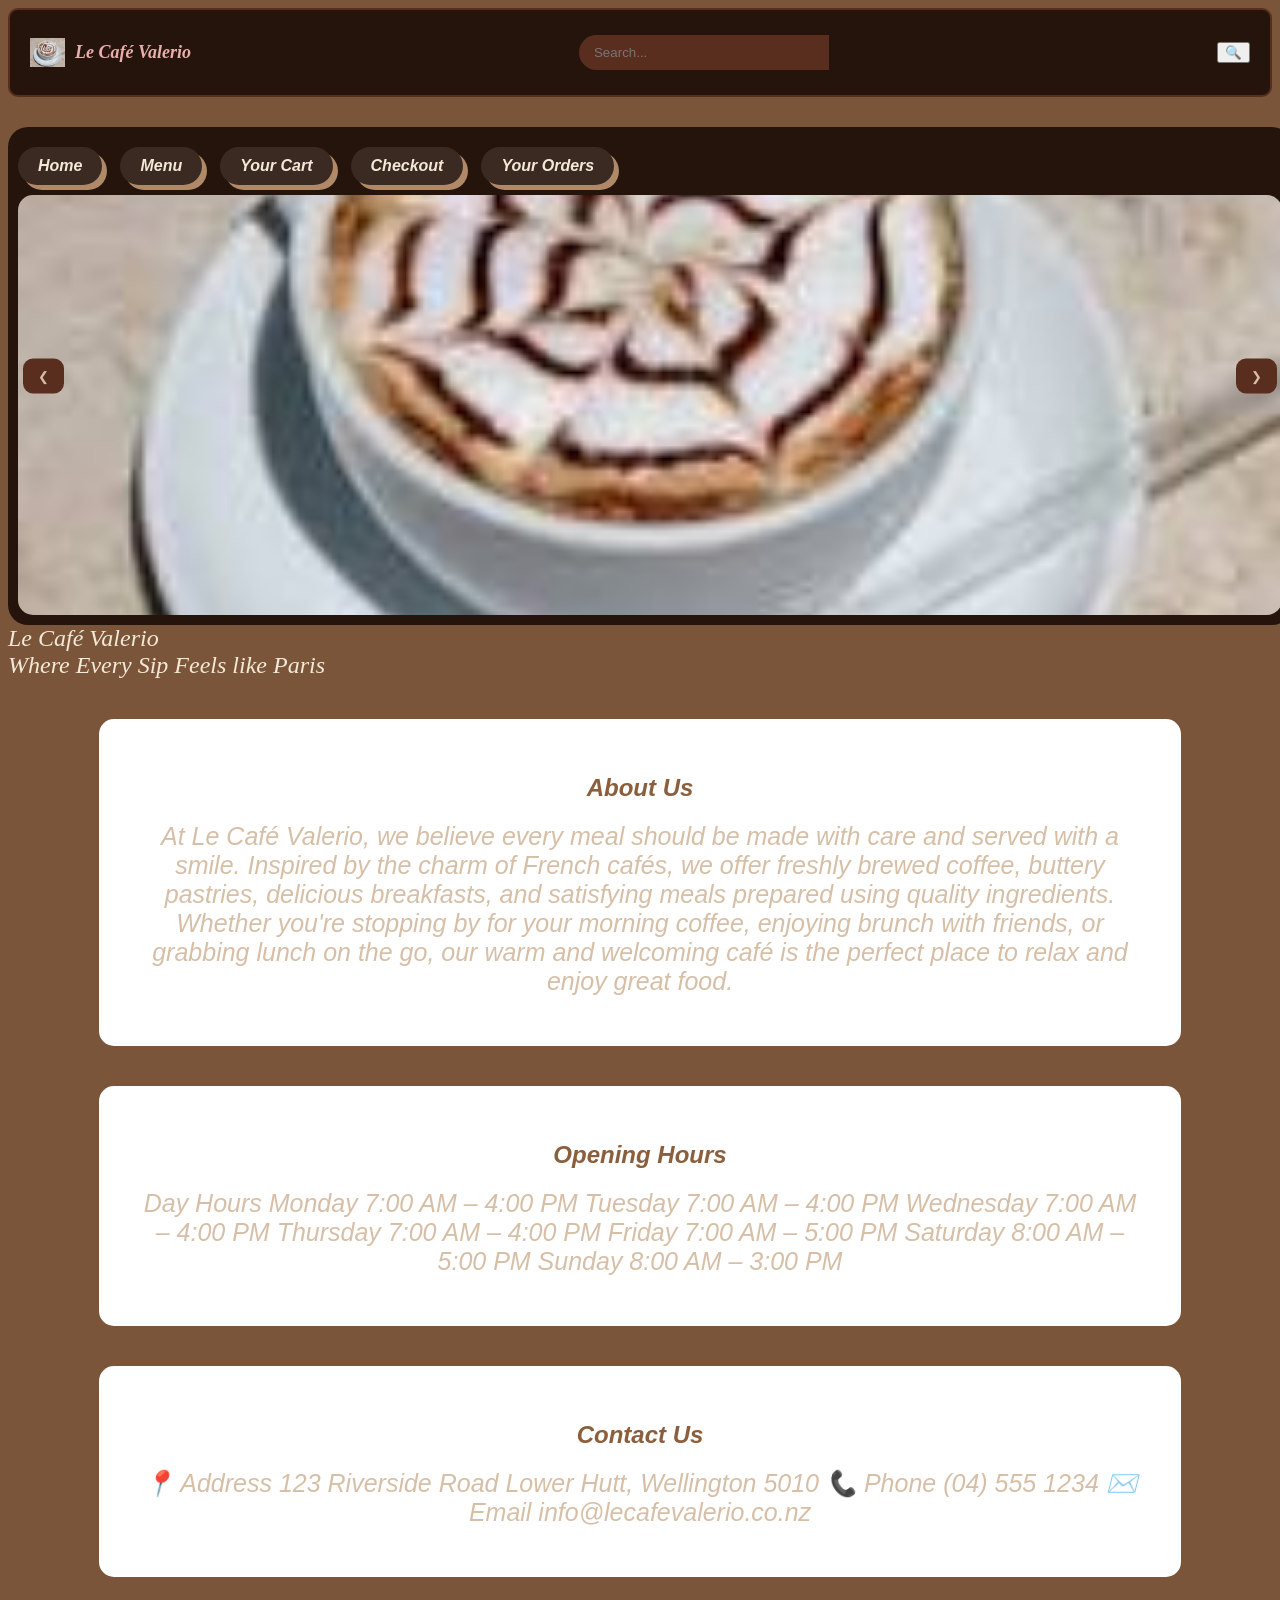
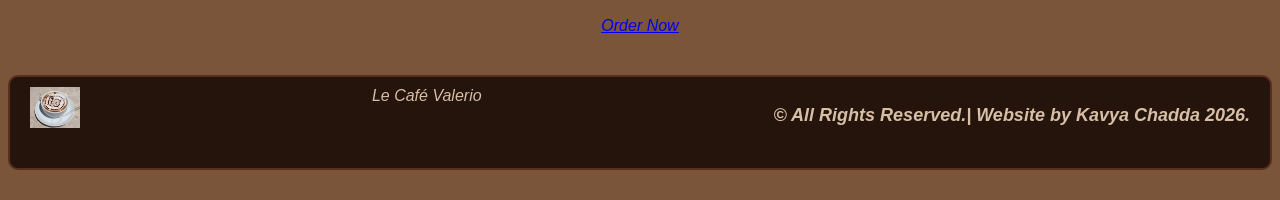
==== index.html @ bdcc2127 "Jul 25, 2026, 7:57 AM" ====
<!DOCTYPE html>
<html>
<head>
<title>Le Café Valerio</title>
<link rel="stylesheet" href="style.css">
<link rel="icon" type="image/x-icon" href="cappuccino.jpg">
</head>


<body>
<header class="top-bar">

<div class="logo">
<img src="cappuccino.jpg" alt="Logo">
<span>Le Café Valerio</span>
</div>
<input type="text" placeholder="Search..." class="search-bar" id="searchBar">
<button class="search-button" onclick="searchMenu()">🔍</button>

</header>


<div class="hero-slider">
<nav>
  <a href="index.html">Home</a>
  <a href="menu.html">Menu</a>
  <a href="cart.html">Your Cart</a>
  <a href="checkout.html">Checkout</a>
  <a href="order.html">Your Orders</a>
</nav>

  <img class="hero-slide" src="cappuccino.jpg">
  <img class="hero-slide" src="cappucino 2.jpg">
  <img class="hero-slide" src="cappucino 3.jpg">

  <button class="prev" onclick="changeSlide(-1)">&#10094;</button>
  <button class="next" onclick="changeSlide(1)">&#10095;</button>
</div>

<body>
  <header>Le Café Valerio</header>
  <header>Where Every Sip Feels like Paris</header>

<main>
<section class="about">
  <h2>About Us</h2>

  <p>At Le Café Valerio, we believe every meal should be made with care and served with a smile. Inspired by the charm of French cafés, we offer freshly brewed coffee, buttery pastries, delicious breakfasts, and satisfying meals prepared using quality ingredients. Whether you're stopping by for your morning coffee, enjoying brunch with friends, or grabbing lunch on the go, our warm and welcoming café is the perfect place to relax and enjoy great food.</p>
  
</section>

<section class="hours">
  <h2>Opening Hours</h2>

  <p>Day	Hours
Monday	7:00 AM – 4:00 PM
Tuesday	7:00 AM – 4:00 PM
Wednesday	7:00 AM – 4:00 PM
Thursday	7:00 AM – 4:00 PM
Friday	7:00 AM – 5:00 PM
Saturday	8:00 AM – 5:00 PM
Sunday	8:00 AM – 3:00 PM</p>

</section>

<section class="contact">

  <h2>Contact Us</h2>

  <p>📍 Address
123 Riverside Road
Lower Hutt, Wellington 5010

📞 Phone
(04) 555 1234

✉️ Email
info@lecafevalerio.co.nz</p>

</section>
</main>

<div class="order-container" >
<a href="menu.html">Order Now</a></div>
</body>


<footer>
<img src="cappuccino.jpg" alt="Logo">
<span>Le Café Valerio</span>
<p>© All Rights Reserved.| Website by Kavya Chadda 2026.</p></footer>

<script src="script.js">
</script>
</body>
</html>
---- style.css ----
/*CSS file for styling the website*/
/* Website Styling */

/*Layout*/
.page {
  display: grid;
  grid-template-rows: auto 1fr auto;
  min-height: 100vh;
}

/*Top Bar*/
.top-bar {
  display: flex;
  justify-content: space-between;
  align-items: center;
  background-color: #25140B;
  padding: 10px 20px;
  margin-bottom:30px;
  border: 2px solid #5A2E1F;
  border-radius: 10px 10px;
}

/* logo section */
.logo {
  display: flex;
  align-items: center;
  gap: 10px;
  color: #E9AFAD;
  font-weight: bold;
  font-size: 18px;
}

.logo img {
  width: 35px;
}

/*Search Bar*/
.search-bar {
  display: flex;
  justify-content: center;
  margin: 15px 0;
  padding: 10px 15px;
  border-radius: 25px 0 0 25px;
  border: none;
  outline: none;
  width: 220px;
  background-color: #5A2E1F;
  color: #E9AFAD;
}


.search-bar input::placeholder {
  color: #E9AFAD;
  opacity: 0.7;
}

.search-bar button {
  display: block;
  padding: 10px 15px;
  border: none;
  background-color: #FFB6C1;
  border-radius: 0 25px 25px 0;
  cursor: pointer;
  transition: 0.3s;
}

.search-bar button:hover {
  background-color: #ffc6d0;
}



/*Navigation Styling*/

nav {
  margin-bottom: 10px;
  margin-top: 10px;
  display: inline-flex;
  align-items: center;
  gap: 8px;
  scroll-padding-top: 60px;
}


nav a {
  background-color:#3B2A22;
  color: #f3e9d7; 
  display: inline-flex;
  align-items: center;
  gap: 8px;
  padding: 10px 20px;
  border-radius: 25px;
  box-shadow: 5px 5px #B08968;
margin-right: 10px;
font-weight: bold;
text-decoration: none;
}


.nav-icon {
  width: 20px;
  height: 20px;
}


nav a:hover {
background-color: #926551;
color: white;
text-decoration: underline;
text-decoration-style: unset;
text-underline-offset: 6px;
}

/*Hero Section*/
.hero-slider{
position: relative;
width: 100%;
height: 100%;
overflow: hidden;
border-radius: 20px;
margin: auto;
background-color: #25140B;
padding: 10px;
}

.hero-slide{
display: none;
}


.hero-slider img{
width: 100%;
height: 420px;
border-radius: 15px;
object-fit: cover;
}

/*arrows*/
.prev{
position: absolute;
top: 50%;
transform: translateY(-50%);
background-color: #5A2E1F;
border: none;
color: #D6BFA6;
padding: 10px 15px;
cursor: pointer;
border-radius: 10px;
}

.prev {
left: 15px;
}

.next{
position: absolute;
top: 50%;
transform: translateY(-50%);
background-color: #5A2E1F;
border: none;
color: #D6BFA6;
padding: 10px 15px;
cursor: pointer;
border-radius: 10px;
}

.next {
right: 15px;
}

.prev:hover, .next:hover {
background-color: #926551;
color: white;
} 

/* Sections */
.about,.hours,.contact{
  width: 80%;
  margin: 40px auto;
  background: white;
  padding: 35px;
  border-radius: 15px;
  box-shadow: #5C2D1F;
}

.about h2,.hours h2,.contact h2{
  color: #8B5E3C;
  text-align: center;
  margin-bottom: 20px;
}

.about p,.hours p,.contact p{
  font-size: 25px;
  text-align: center;
  margin: 15px 0;
}

/*Button Styling*/
.order-btn{
    display: inline-block;
    margin-top: 25px;
    padding: 15px 35px;
    background-color: #8B5E3C;
    color: white;
    text-decoration: none;
    font-size: 20px;
    font-weight: bold;
    border-radius: 50px;
    box-shadow: 10px;
}

.order-btn:hover{
   background-color: #6F472D;
}

.order-container{
  text-align: center;
  margin: 40px 0;
}


.btn-container {
  display: flex;
  margin-top: 40px;
  justify-content: center;
}

.btn {
  background-color:#FFB6C1;
  color: #5A2E1F;
  display: inline-flex;
  padding: 10px 20px;
  border-radius: 25px;
  box-shadow: 2px 2px 2px 2px#5C2D1F;
 font-weight: bold;
 text-decoration: none;
}

.btn:hover{
    background-color:#FFB6C1;
  color: #5A2E1F;
  display: inline-flex;
  padding: 10px 20px;
  border-radius: 25px;
  box-shadow: 2px 2px 2px 2px#5C2D1F;
 font-weight: bold;
 text-decoration: underline;
}

/**Body Styling**/
header {
font-size: x-large;
font-family: 'Times New Roman', Times, serif;
color: #f3e9d7;
}

body {
    background-color: #7A553A;
    font-style: italic;
    font-family:'Trebuchet MS', 'Lucida Sans Unicode', 'Lucida Grande', 'Lucida Sans', Arial, sans-serif;
    color: #D6BFA6;
}

/**Header**/
h1 {
font:bolder;
font-family: 'Gill Sans', 'Gill Sans MT', Calibri, 'Trebuchet MS', sans-serif;
font-size: larger;
color: #7A553A;
background-color: #ffc6d0;
display:block;
align-items: Center;
}

/**Menu**/
.menuContainer{
  display: flex;
  flex-wrap:wrap;
  justify-content:center;
  gap:25px;
  align-items: flex-start;
}

.menuItem{
  width:250px;
  margin-top: 20px;
  color: #E9AFAD;
  text-align: center;
  padding: 15px;
  border-radius: 15px;
  background-color: #5A2E1F;
  box-sizing: border-box;
}

.menuItem img{
  width: 220px;
  height: 180px;
  border-radius: 12px;
  padding: 0px;
  text-align: center;
  object-fit: cover;
  display: block;
}

.menuButton{
background: #FFB6C1;
border:none;
border-radius: 20px;
padding:10px 20px;
margin-top: 10px;
cursor: pointer;
}

.menuButton:hover {
  background-color: #ffc6d0;
}

.menuContainer h2{
  width: 100%;
  text-align: center;
  color: #E9AFAD;
  margin: 30px 0 10px;
}

.customizeContainer {
  width: 350px;
  margin: 20px auto;
  padding: 20px;
  border: 2px solid #3B2A22;
  border-radius : 10px;
background-color: #ffc6d0;
display: none;
}

.customizeContainer h2 {
  text-align :center;
}

.customizeButton {
  margin-top: 10px;
  width: 100%;
}

.customizePopup {
  display: none;
  position: fixed;
  top: 0;
  left: 0;
  width: 100%;
  height: 100%;
  background-color: rgba(0,0,0,0.5);
}

/*Footer Styling*/
footer {
  display: flex;
  justify-content: space-between;
  text-align: center;
  background-color: #25140B;
  padding: 10px 20px;
  margin-bottom:30px;
  border: 2px solid #5A2E1F;
  border-radius: 10px 10px;
}


footer p {
  gap: 10px;
  font-weight:bold;
  font-size: 18px;
}

footer img {
  width: 50px;
  margin-bottom: 30px;
}
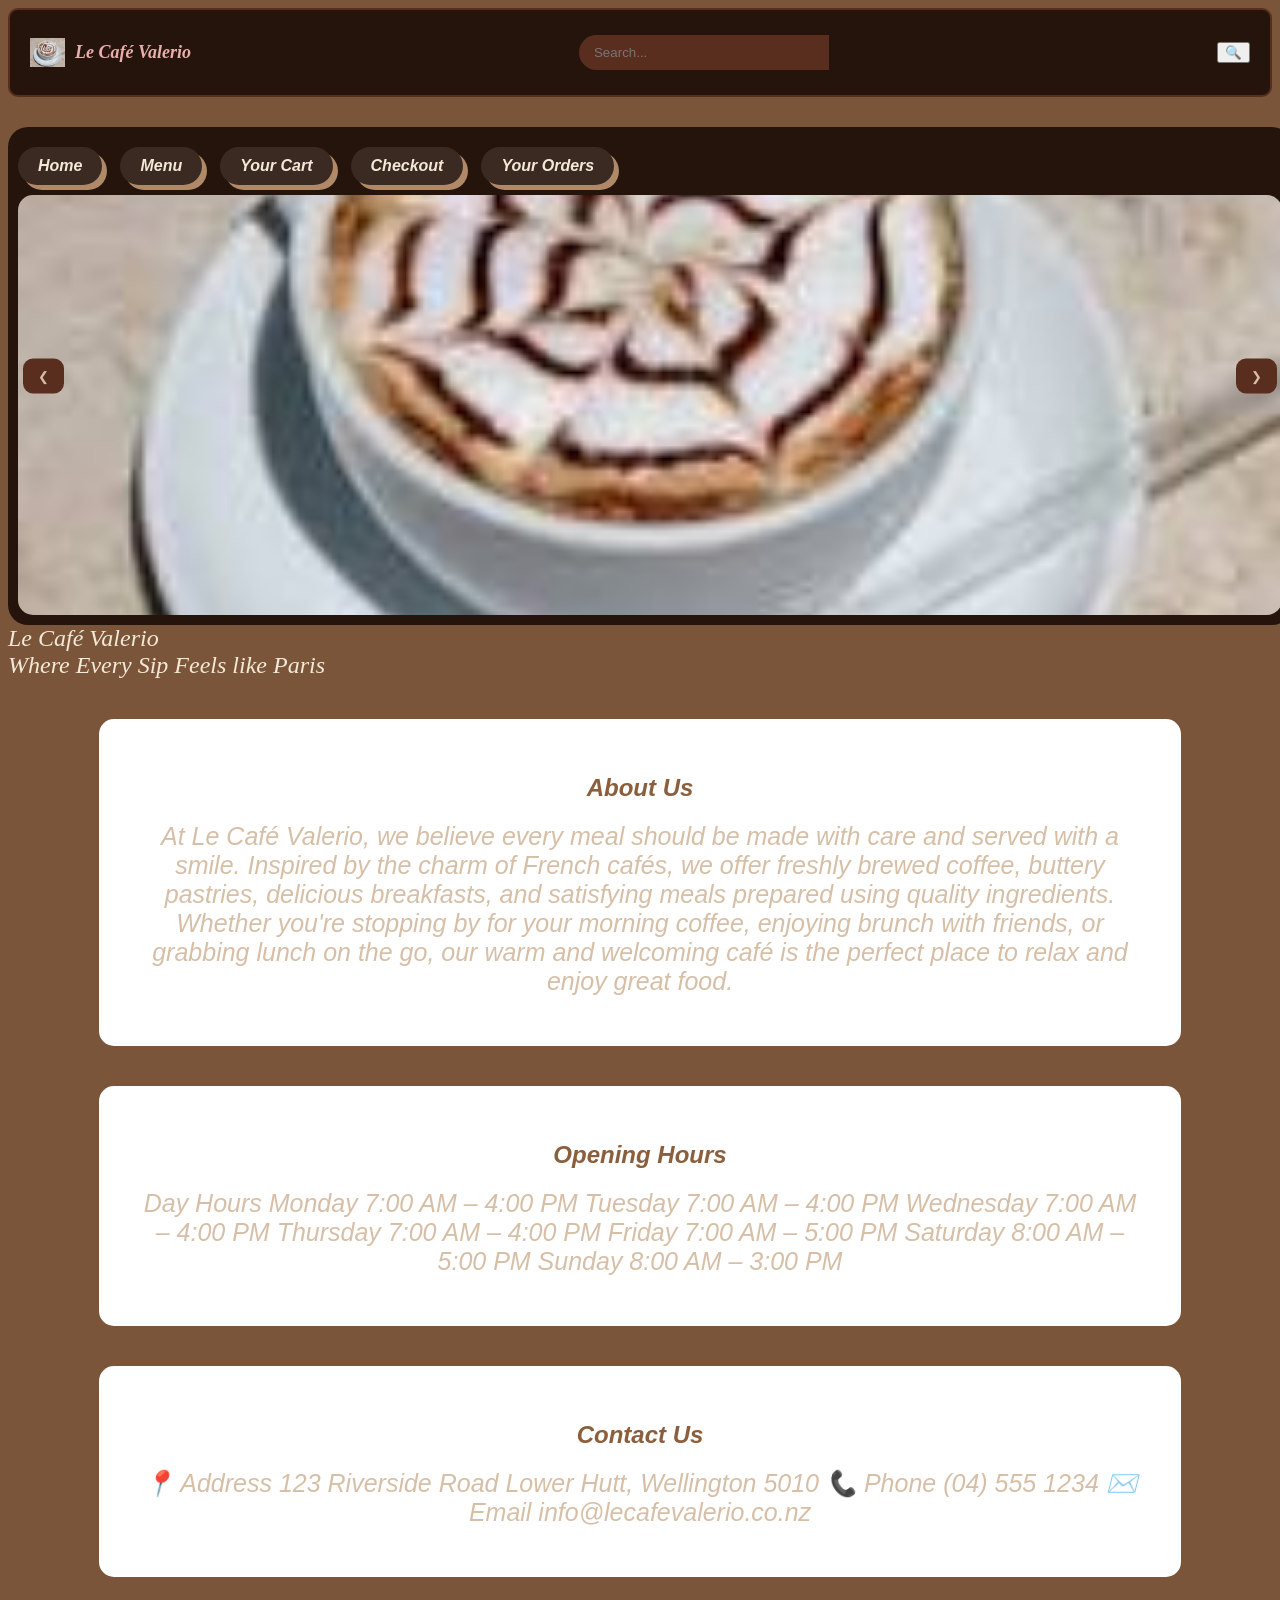
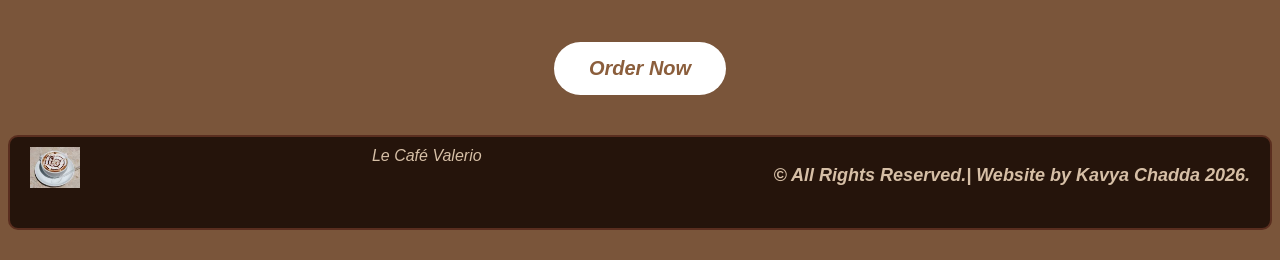
==== commit 81e03dd4: "Website Done" ====
--- a/index.html
+++ b/index.html
@@ -81,7 +81,7 @@
 </main>
 
 <div class="order-container" >
-<a href="menu.html">Order Now</a></div>
+<a href="menu.html" class="order-btn">Order Now</a></div>
 </body>
 
 
--- a/style.css
+++ b/style.css
@@ -200,8 +200,8 @@
     display: inline-block;
     margin-top: 25px;
     padding: 15px 35px;
-    background-color: #8B5E3C;
-    color: white;
+    background-color: white;
+    color: #8B5E3C;
     text-decoration: none;
     font-size: 20px;
     font-weight: bold;
@@ -210,7 +210,7 @@
 }
 
 .order-btn:hover{
-   background-color: #6F472D;
+   background-color: papayawhip;
 }
 
 .order-container{
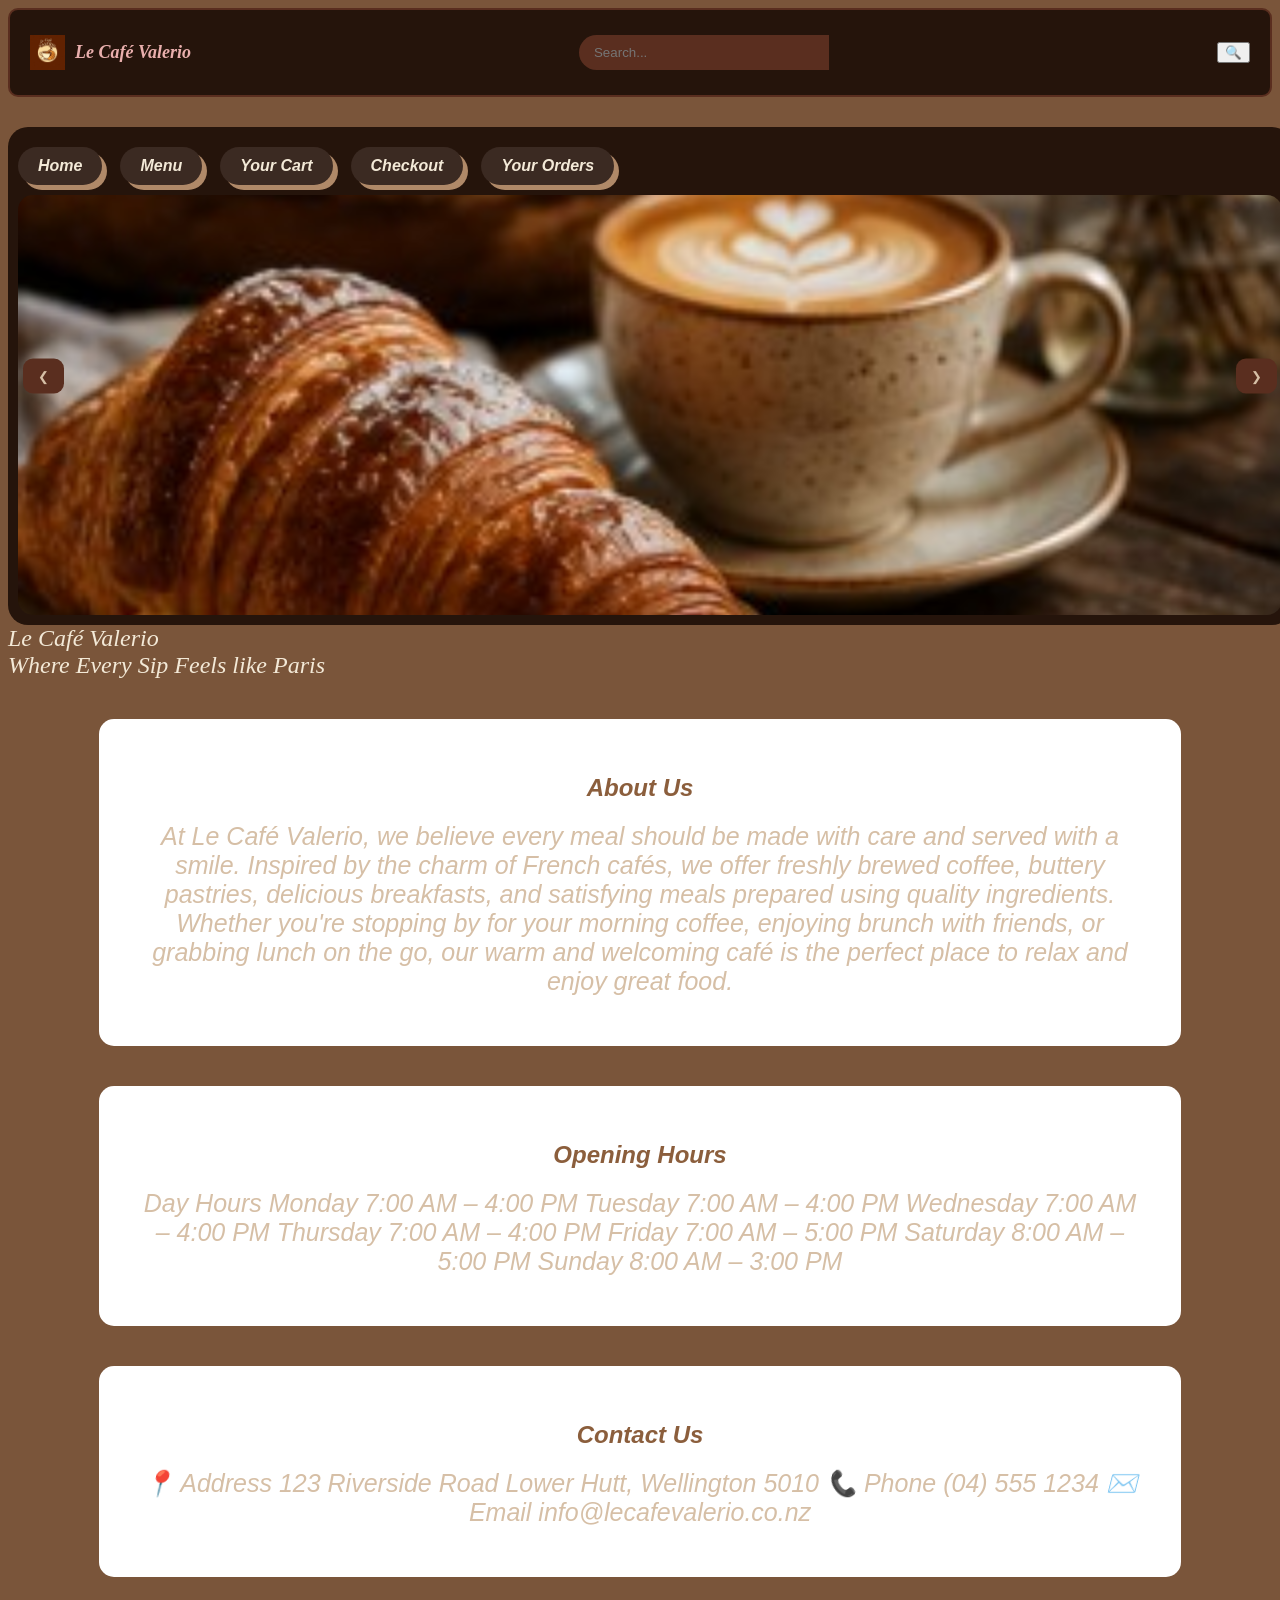
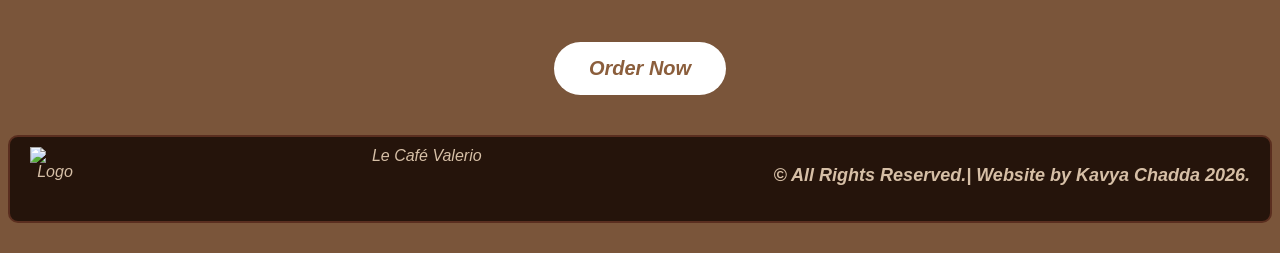
==== commit 7b066b2c: "Jul 26, 2026, 10:02 AM" ====
--- a/index.html
+++ b/index.html
@@ -3,7 +3,7 @@
 <head>
 <title>Le Café Valerio</title>
 <link rel="stylesheet" href="style.css">
-<link rel="icon" type="image/x-icon" href="cappuccino.jpg">
+<link rel="icon" type="image/x-icon" href="Le Cafe valerio.jpg">
 </head>
 
 
@@ -11,7 +11,7 @@
 <header class="top-bar">
 
 <div class="logo">
-<img src="cappuccino.jpg" alt="Logo">
+<img src="Le Cafe valerio span.jpg" alt="Logo">
 <span>Le Café Valerio</span>
 </div>
 <input type="text" placeholder="Search..." class="search-bar" id="searchBar">
@@ -29,9 +29,12 @@
   <a href="order.html">Your Orders</a>
 </nav>
 
-  <img class="hero-slide" src="cappuccino.jpg">
-  <img class="hero-slide" src="cappucino 2.jpg">
-  <img class="hero-slide" src="cappucino 3.jpg">
+  <img class="hero-slide" src="Hero-Image1.jpg">
+  <img class="hero-slide" src="Hero-Image2.jpg">
+  <img class="hero-slide" src="Hero-Image3.jpg">
+  <img class="hero-slide" src="Hero-Image4.jpg">
+  <img class="hero-slide" src="Hero-Image5.jpg">
+  <img class="hero-slide" src="Hero-Image6.jpg">
 
   <button class="prev" onclick="changeSlide(-1)">&#10094;</button>
   <button class="next" onclick="changeSlide(1)">&#10095;</button>
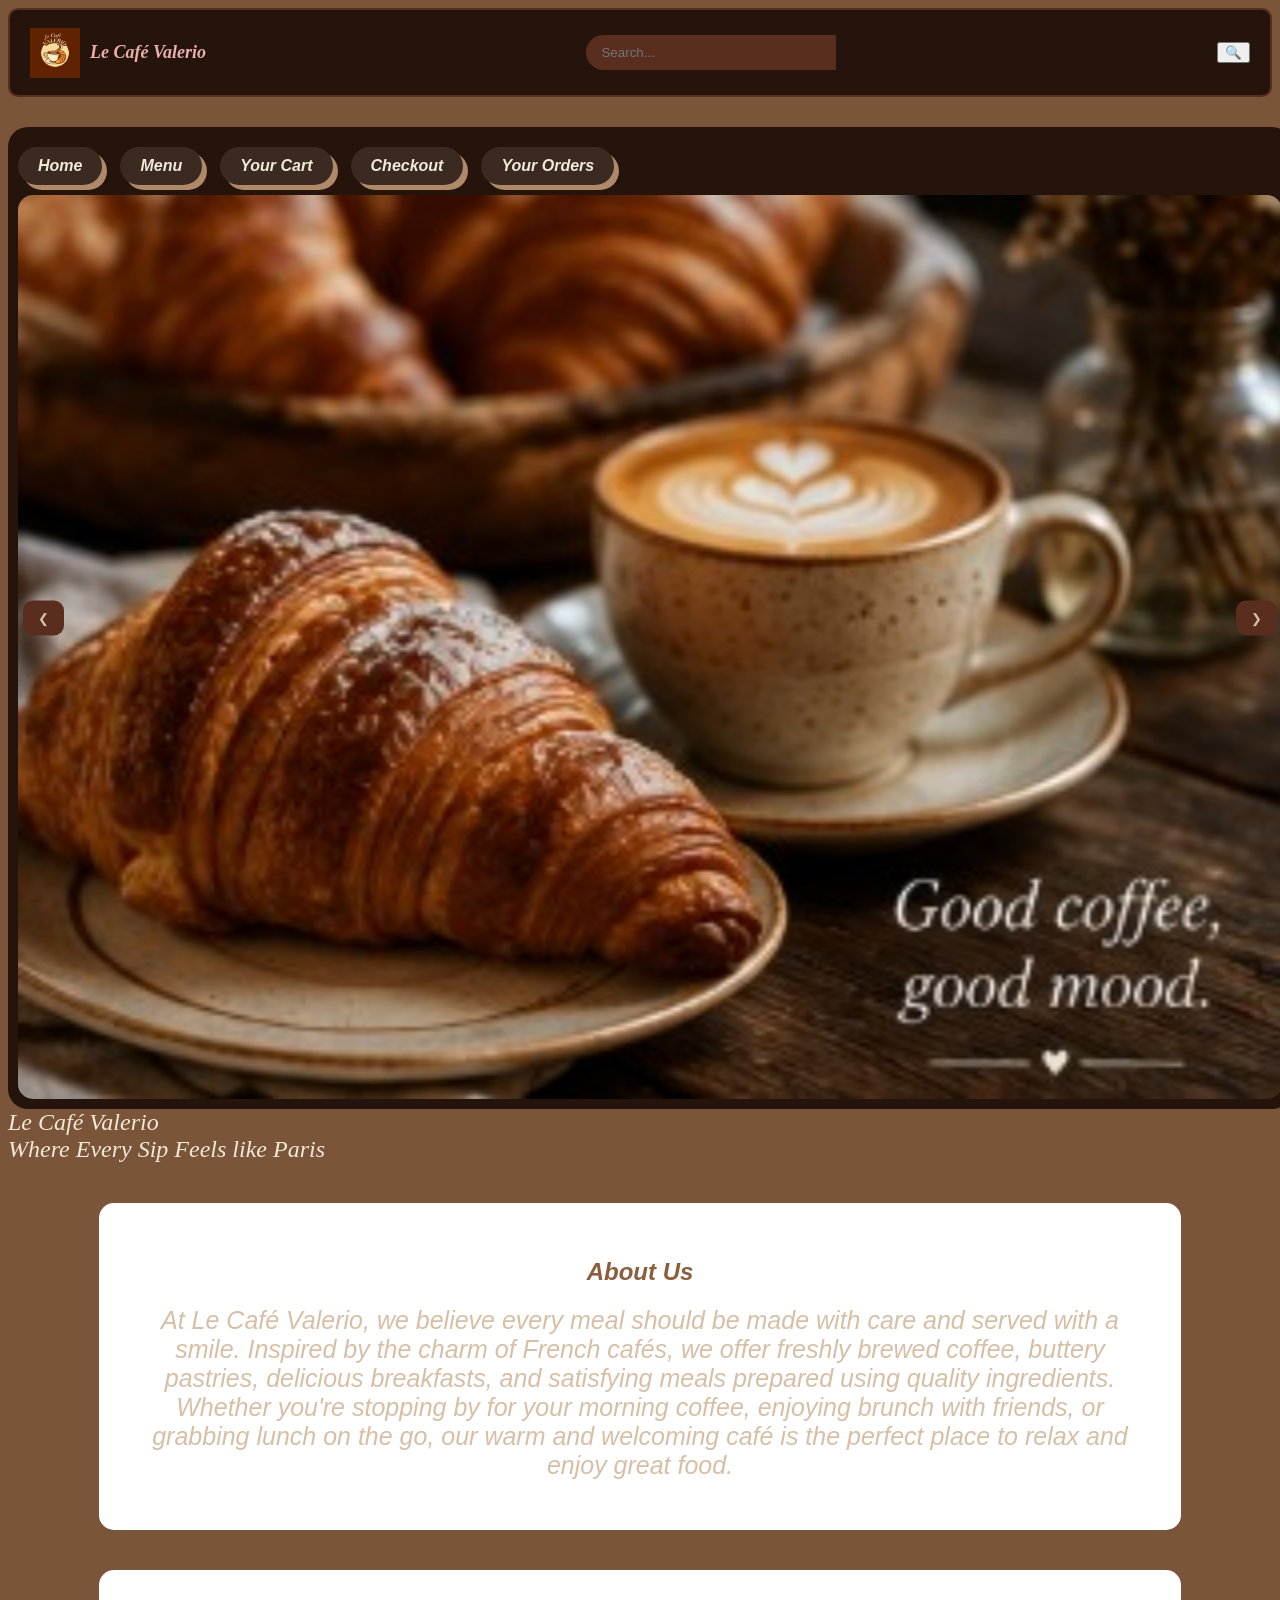
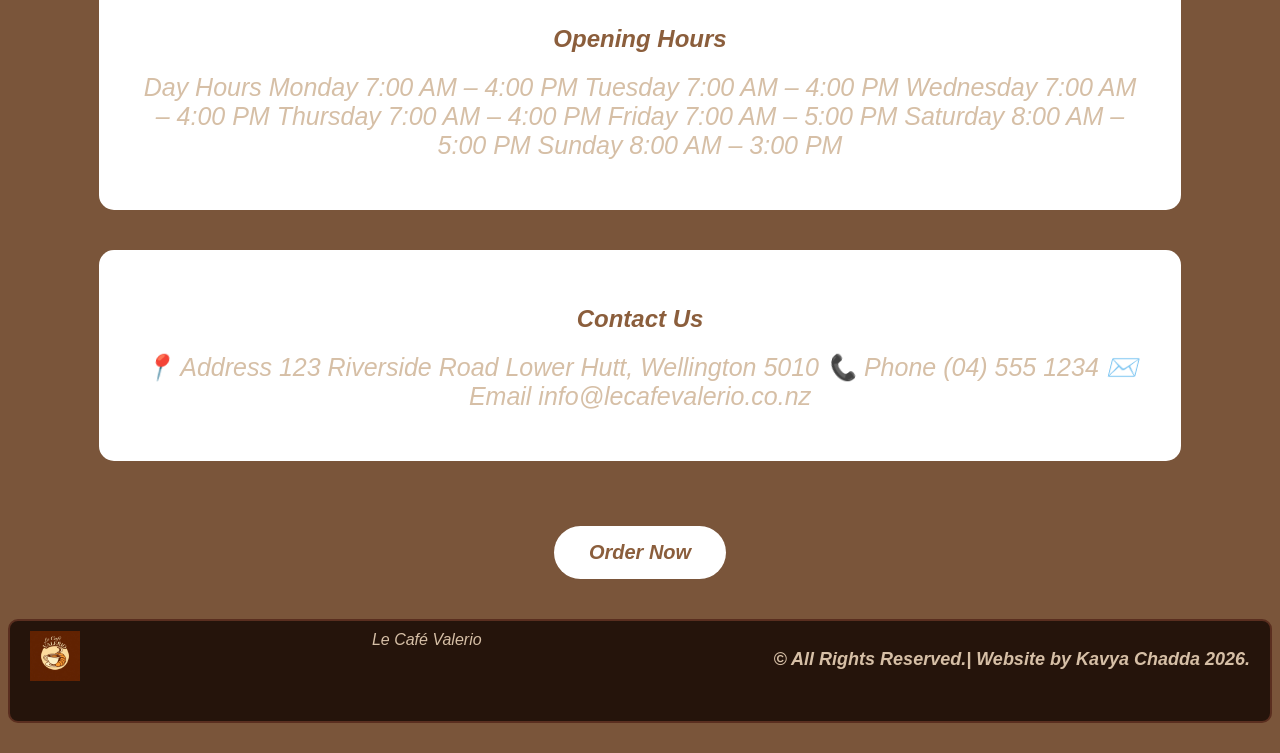
==== commit b128b634: "Jul 26, 2026, 10:07 AM" ====
--- a/index.html
+++ b/index.html
@@ -89,7 +89,7 @@
 
 
 <footer>
-<img src="cappuccino.jpg" alt="Logo">
+<img src="Le Cafe valerio span.jpg" alt="Logo">
 <span>Le Café Valerio</span>
 <p>© All Rights Reserved.| Website by Kavya Chadda 2026.</p></footer>
 
--- a/style.css
+++ b/style.css
@@ -31,7 +31,7 @@
 }
 
 .logo img {
-  width: 35px;
+  width: 50px;
 }
 
 /*Search Bar*/
@@ -124,13 +124,13 @@
 }
 
 .hero-slide{
-display: none;
+display: flex;
 }
 
 
 .hero-slider img{
 width: 100%;
-height: 420px;
+height: 100%;
 border-radius: 15px;
 object-fit: cover;
 }
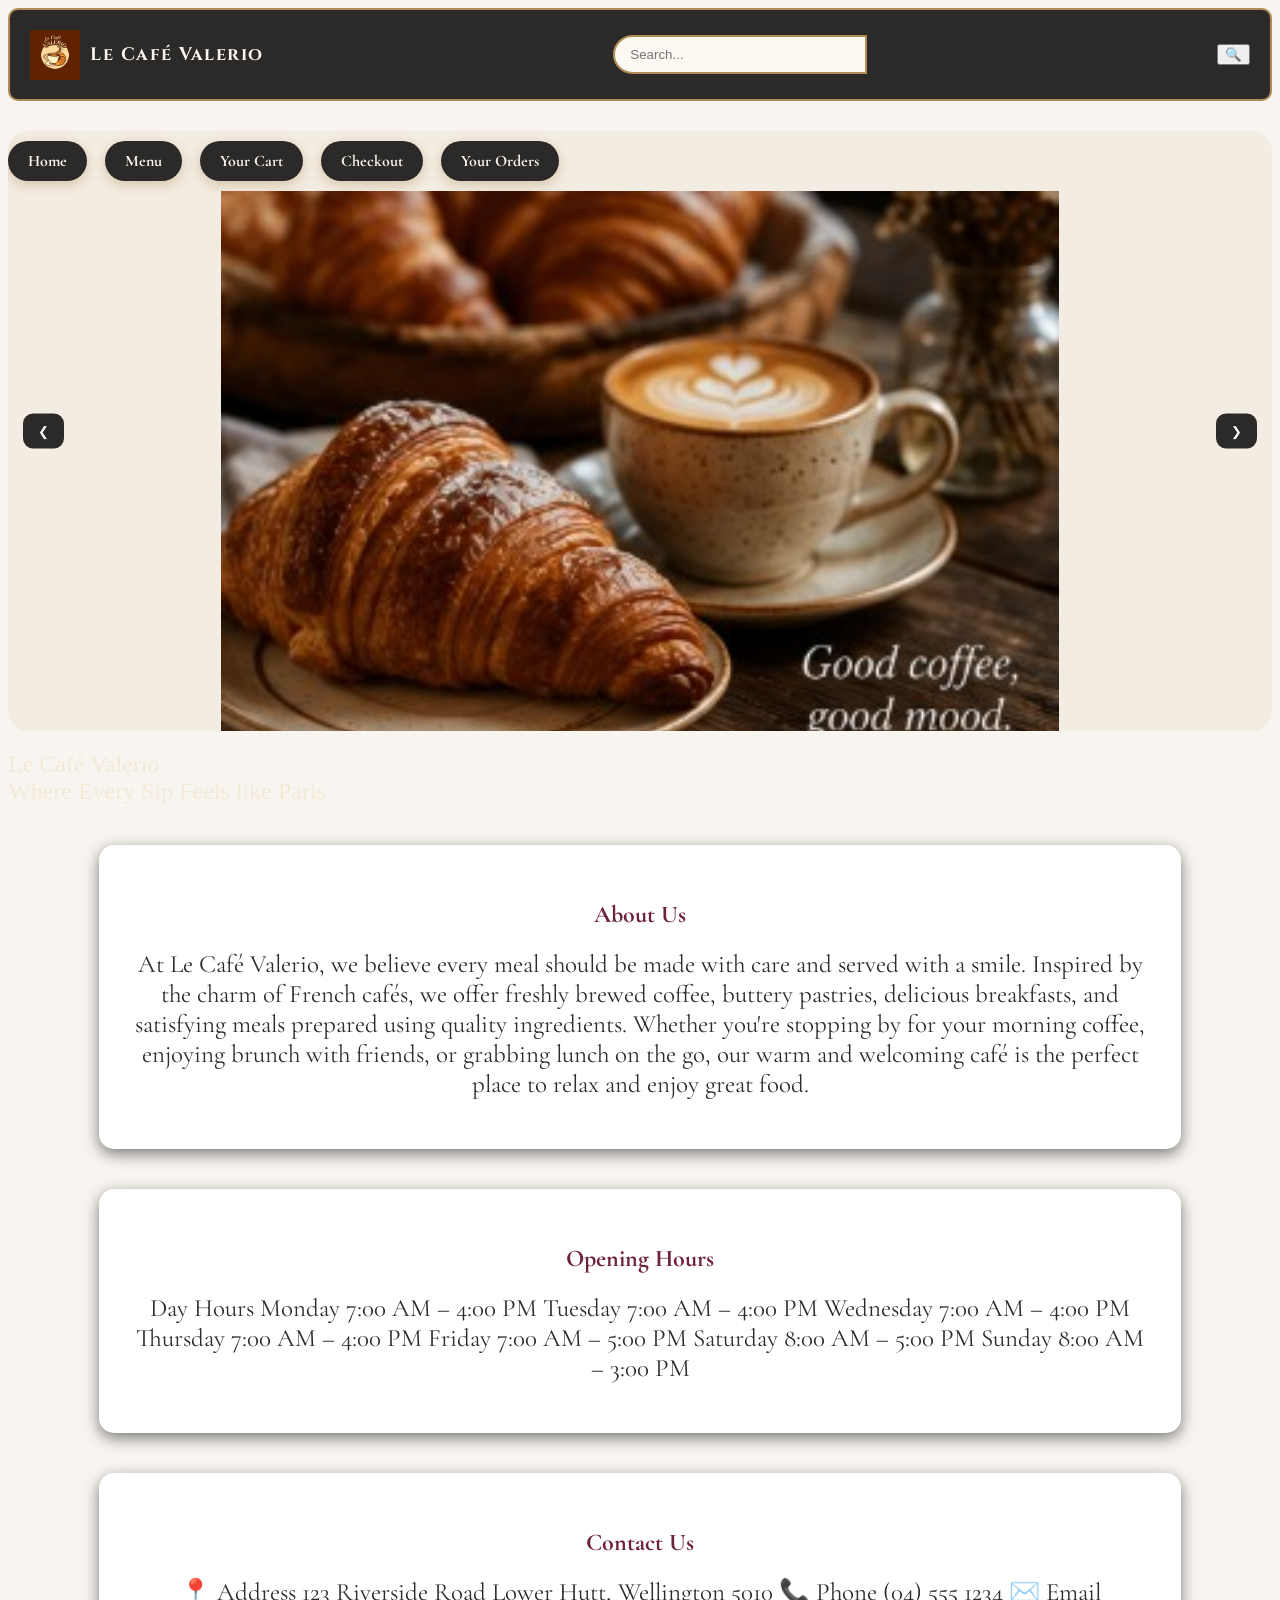
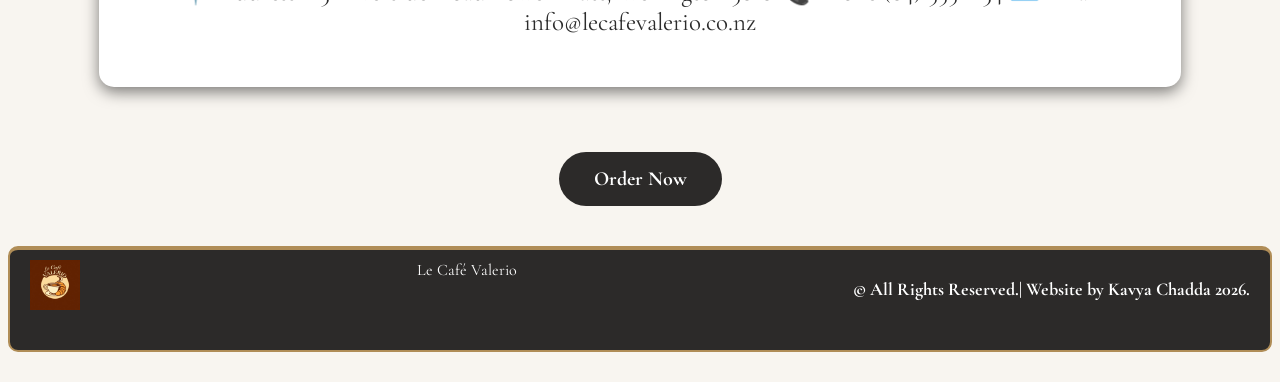
==== commit 00b38fa3: "Jul 27, 2026, 9:41 AM" ====
--- a/index.html
+++ b/index.html
@@ -3,6 +3,7 @@
 <head>
 <title>Le Café Valerio</title>
 <link rel="stylesheet" href="style.css">
+<link href="https://fonts.googleapis.com/css2?family=Cinzel:wght@500;700&family=Cormorant+Garamond:wght@400;600&display=swap" rel="stylesheet">
 <link rel="icon" type="image/x-icon" href="Le Cafe valerio.jpg">
 </head>
 
--- a/style.css
+++ b/style.css
@@ -13,10 +13,10 @@
   display: flex;
   justify-content: space-between;
   align-items: center;
-  background-color: #25140B;
+  background-color: #2C2A29;
   padding: 10px 20px;
   margin-bottom:30px;
-  border: 2px solid #5A2E1F;
+  border: 2px solid #B08D57;
   border-radius: 10px 10px;
 }
 
@@ -25,9 +25,12 @@
   display: flex;
   align-items: center;
   gap: 10px;
-  color: #E9AFAD;
+  color: #F8F5F0;
+  letter-spacing:1.5px;
+  font-size:20px;  
   font-weight: bold;
   font-size: 18px;
+  font-family: "Cinzel", serif;;
 }
 
 .logo img {
@@ -41,16 +44,16 @@
   margin: 15px 0;
   padding: 10px 15px;
   border-radius: 25px 0 0 25px;
-  border: none;
+  border: 2px solid #B08D57;
   outline: none;
   width: 220px;
-  background-color: #5A2E1F;
-  color: #E9AFAD;
+  background-color: #FCF8F2;
+  color: #2C2C2C;
 }
 
 
 .search-bar input::placeholder {
-  color: #E9AFAD;
+  color: #666;
   opacity: 0.7;
 }
 
@@ -58,14 +61,15 @@
   display: block;
   padding: 10px 15px;
   border: none;
-  background-color: #FFB6C1;
+  background-color: #B08D57;
   border-radius: 0 25px 25px 0;
   cursor: pointer;
   transition: 0.3s;
+  color: white;
 }
 
 .search-bar button:hover {
-  background-color: #ffc6d0;
+  background-color: #C9A66B;
 }
 
 
@@ -83,17 +87,19 @@
 
 
 nav a {
-  background-color:#3B2A22;
-  color: #f3e9d7; 
+  background-color:#2C2A29;
+  color: #F8F5F0; 
   display: inline-flex;
   align-items: center;
   gap: 8px;
   padding: 10px 20px;
   border-radius: 25px;
-  box-shadow: 5px 5px #B08968;
+  box-shadow: 5px 5px #B08D57;
 margin-right: 10px;
 font-weight: bold;
 text-decoration: none;
+border-radius: 40px;
+box-shadow: 0 4px 12px rgba(176,141,87,0.4);
 }
 
 
@@ -104,8 +110,8 @@
 
 
 nav a:hover {
-background-color: #926551;
-color: white;
+background-color: #B08D57;
+color: #2C2A29;
 text-decoration: underline;
 text-decoration-style: unset;
 text-underline-offset: 6px;
@@ -115,24 +121,25 @@
 .hero-slider{
 position: relative;
 width: 100%;
-height: 100%;
+height: 600px;
 overflow: hidden;
 border-radius: 20px;
-margin: auto;
-background-color: #25140B;
-padding: 10px;
+margin: 20px auto;
+background-color: #F3ECE2;
 }
 
 .hero-slide{
-display: flex;
+display: none;
+width: 100%;
+height: 100%;
 }
 
 
 .hero-slider img{
 width: 100%;
 height: 100%;
-border-radius: 15px;
-object-fit: cover;
+display: block;
+object-fit: contain;
 }
 
 /*arrows*/
@@ -140,9 +147,9 @@
 position: absolute;
 top: 50%;
 transform: translateY(-50%);
-background-color: #5A2E1F;
+background-color: #2C2A29;
 border: none;
-color: #D6BFA6;
+color: whitesmoke;
 padding: 10px 15px;
 cursor: pointer;
 border-radius: 10px;
@@ -156,9 +163,9 @@
 position: absolute;
 top: 50%;
 transform: translateY(-50%);
-background-color: #5A2E1F;
+background-color: #2C2A29;
 border: none;
-color: #D6BFA6;
+color: whitesmoke;
 padding: 10px 15px;
 cursor: pointer;
 border-radius: 10px;
@@ -169,8 +176,8 @@
 }
 
 .prev:hover, .next:hover {
-background-color: #926551;
-color: white;
+background-color: #B08D57;
+color: #2C2A29;
 } 
 
 /* Sections */
@@ -180,11 +187,11 @@
   background: white;
   padding: 35px;
   border-radius: 15px;
-  box-shadow: #5C2D1F;
+  box-shadow: 0 5px 15px rgba(0,0,0,0.5);
 }
 
 .about h2,.hours h2,.contact h2{
-  color: #8B5E3C;
+  color: #6D213C;
   text-align: center;
   margin-bottom: 20px;
 }
@@ -200,8 +207,8 @@
     display: inline-block;
     margin-top: 25px;
     padding: 15px 35px;
-    background-color: white;
-    color: #8B5E3C;
+    color: white;
+    background-color: #2C2A29;
     text-decoration: none;
     font-size: 20px;
     font-weight: bold;
@@ -210,7 +217,9 @@
 }
 
 .order-btn:hover{
-   background-color: papayawhip;
+   background-color: #B08D57;
+   color: #2C2A29;
+
 }
 
 .order-container{
@@ -226,19 +235,18 @@
 }
 
 .btn {
-  background-color:#FFB6C1;
-  color: #5A2E1F;
+  background-color:#B08D57;
+  color:white;
   display: inline-flex;
   padding: 10px 20px;
   border-radius: 25px;
-  box-shadow: 2px 2px 2px 2px#5C2D1F;
+  box-shadow: 2px 2px 2px 2px #8C6A43;
  font-weight: bold;
  text-decoration: none;
 }
 
 .btn:hover{
-    background-color:#FFB6C1;
-  color: #5A2E1F;
+  background-color: #C9A66B;
   display: inline-flex;
   padding: 10px 20px;
   border-radius: 25px;
@@ -255,10 +263,10 @@
 }
 
 body {
-    background-color: #7A553A;
-    font-style: italic;
-    font-family:'Trebuchet MS', 'Lucida Sans Unicode', 'Lucida Grande', 'Lucida Sans', Arial, sans-serif;
-    color: #D6BFA6;
+    background-color:  #F8F5F0;
+    font-style: normal;
+    font-family:"Cormorant Garamond", serif;
+    color: #2C2C2C;
 }
 
 /**Header**/
@@ -266,8 +274,10 @@
 font:bolder;
 font-family: 'Gill Sans', 'Gill Sans MT', Calibri, 'Trebuchet MS', sans-serif;
 font-size: larger;
-color: #7A553A;
-background-color: #ffc6d0;
+background: #2C2A29;
+color: #F8F5F0;
+border-bottom: 4px solid #B08D57;
+padding: 15px;
 display:block;
 align-items: Center;
 }
@@ -284,12 +294,20 @@
 .menuItem{
   width:250px;
   margin-top: 20px;
-  color: #E9AFAD;
+  color: #2C2C2C;
   text-align: center;
   padding: 15px;
   border-radius: 15px;
-  background-color: #5A2E1F;
+  background-color: #FFFCF7;
   box-sizing: border-box;
+  border: 1px solid #D9C7A1;
+  box-shadow: 0 8px 20px rgba(0,0,0,0.08);
+  transition: 0.3s ease;
+}
+
+.menuItem:hover{
+    transform: translateY(-6px);
+    box-shadow: 0 12px 25px rgba(0,0,0,.15);
 }
 
 .menuItem img{
@@ -303,22 +321,23 @@
 }
 
 .menuButton{
-background: #FFB6C1;
+background: #B08D57;
+color: white;
 border:none;
-border-radius: 20px;
+border-radius: 30px;
 padding:10px 20px;
 margin-top: 10px;
 cursor: pointer;
 }
 
 .menuButton:hover {
-  background-color: #ffc6d0;
+  background-color: #C9A66B;
 }
 
 .menuContainer h2{
   width: 100%;
   text-align: center;
-  color: #E9AFAD;
+  color:#6D213C;
   margin: 30px 0 10px;
 }
 
@@ -326,9 +345,9 @@
   width: 350px;
   margin: 20px auto;
   padding: 20px;
-  border: 2px solid #3B2A22;
+  border: 2px solid #B08D57;
   border-radius : 10px;
-background-color: #ffc6d0;
+background-color: white;
 display: none;
 }
 
@@ -356,11 +375,13 @@
   display: flex;
   justify-content: space-between;
   text-align: center;
-  background-color: #25140B;
+  background-color: #2C2A29;
   padding: 10px 20px;
   margin-bottom:30px;
-  border: 2px solid #5A2E1F;
+  border: 2px solid #B08D57;
+  border-top:4px solid #B08D57;
   border-radius: 10px 10px;
+  color: white;
 }
 
 
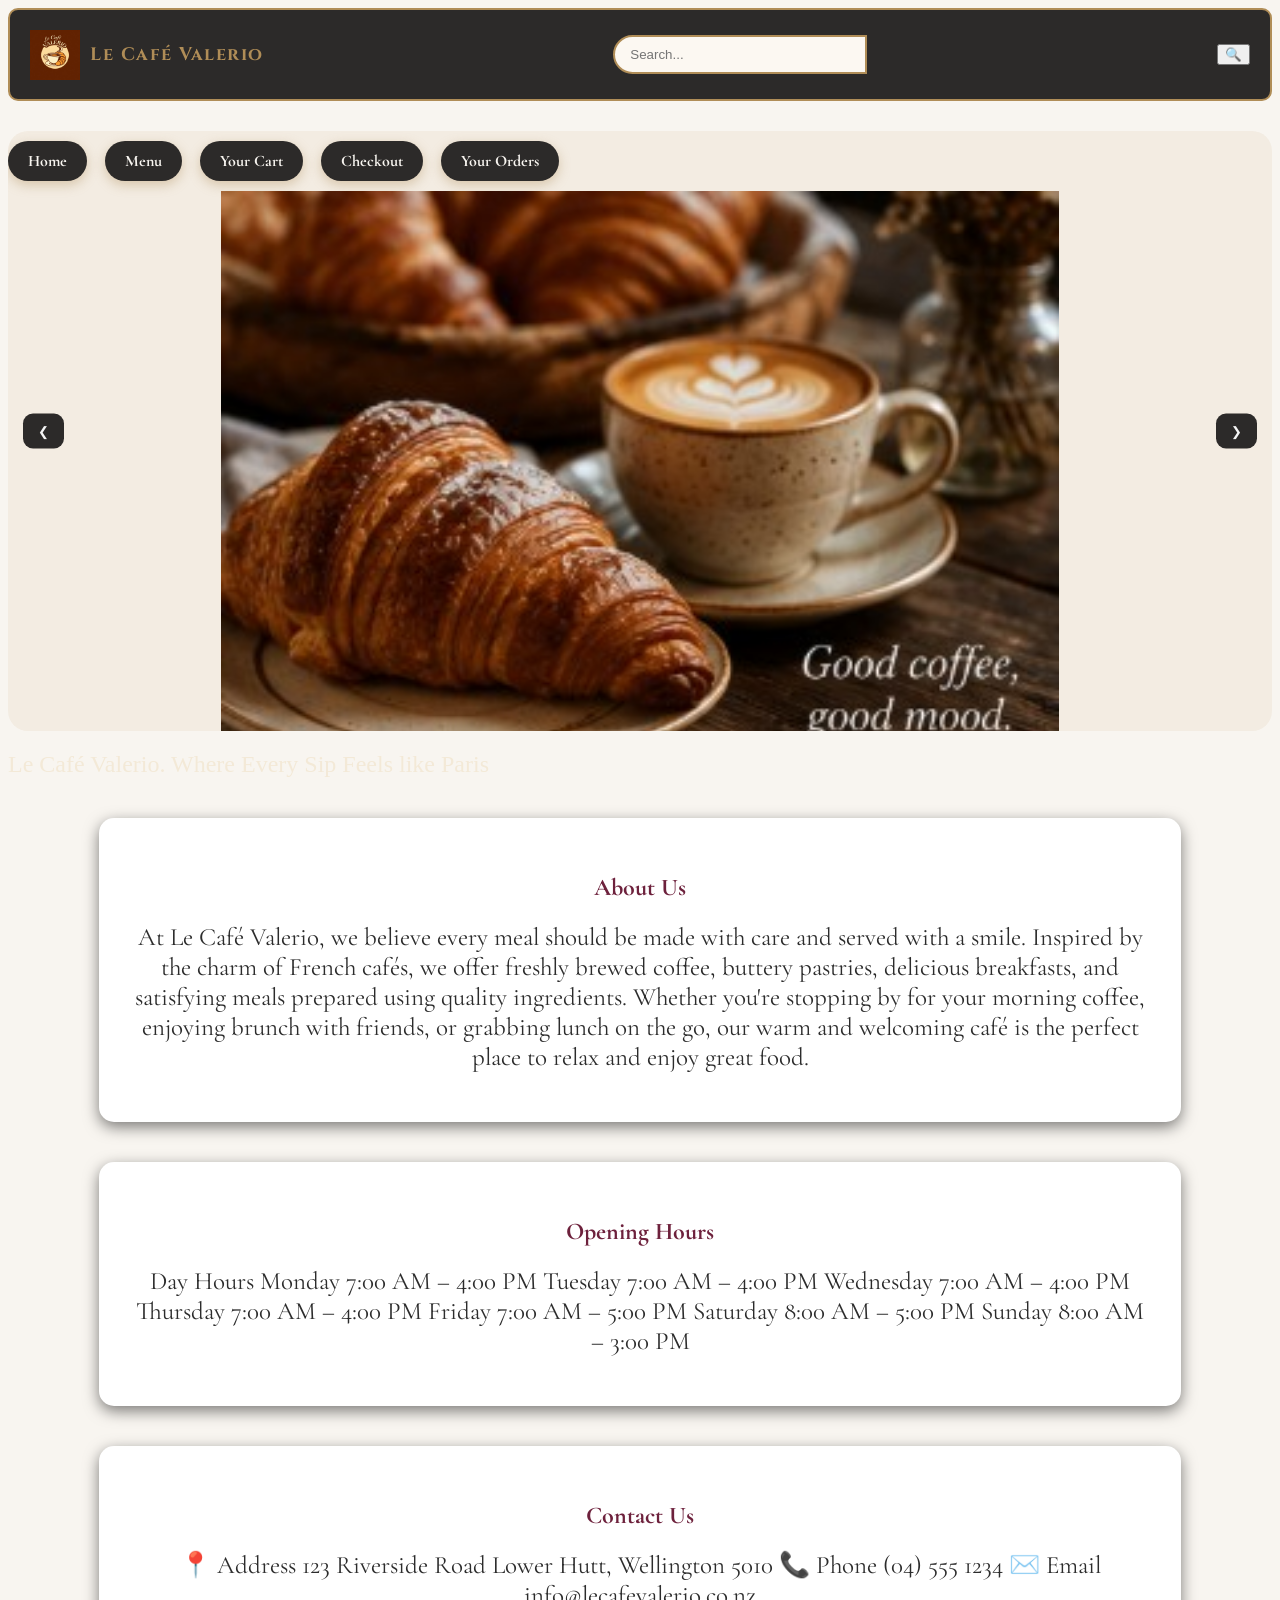
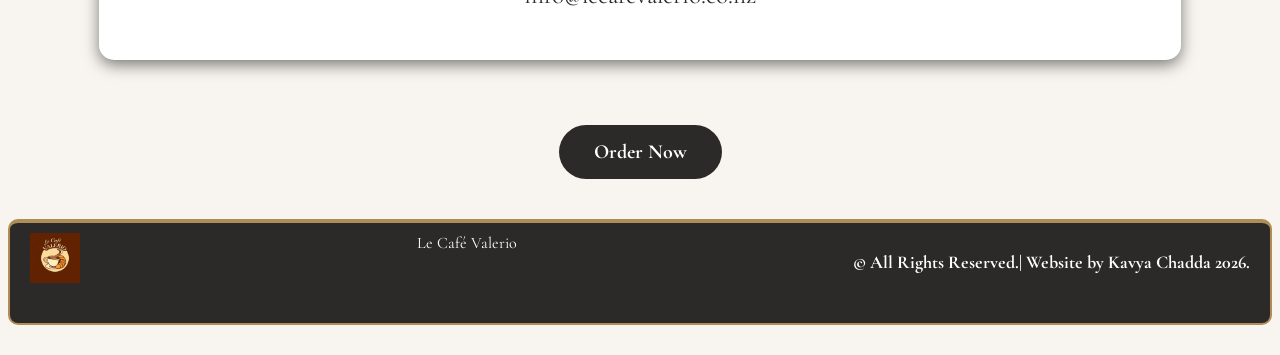
==== commit 147fc0b0: "Jul 27, 2026, 10:11 AM" ====
--- a/index.html
+++ b/index.html
@@ -42,8 +42,8 @@
 </div>
 
 <body>
-  <header>Le Café Valerio</header>
-  <header>Where Every Sip Feels like Paris</header>
+  <header>Le Café Valerio.
+    Where Every Sip Feels like Paris</header>
 
 <main>
 <section class="about">
--- a/style.css
+++ b/style.css
@@ -25,7 +25,7 @@
   display: flex;
   align-items: center;
   gap: 10px;
-  color: #F8F5F0;
+  color:  #B08D57;
   letter-spacing:1.5px;
   font-size:20px;  
   font-weight: bold;
@@ -35,6 +35,14 @@
 
 .logo img {
   width: 50px;
+}
+
+.header {
+    color: #B08D57;
+    font-family: "Cinzel", serif;
+    font-size: 28px;
+    font-weight: 700;
+    letter-spacing: 1px;
 }
 
 /*Search Bar*/
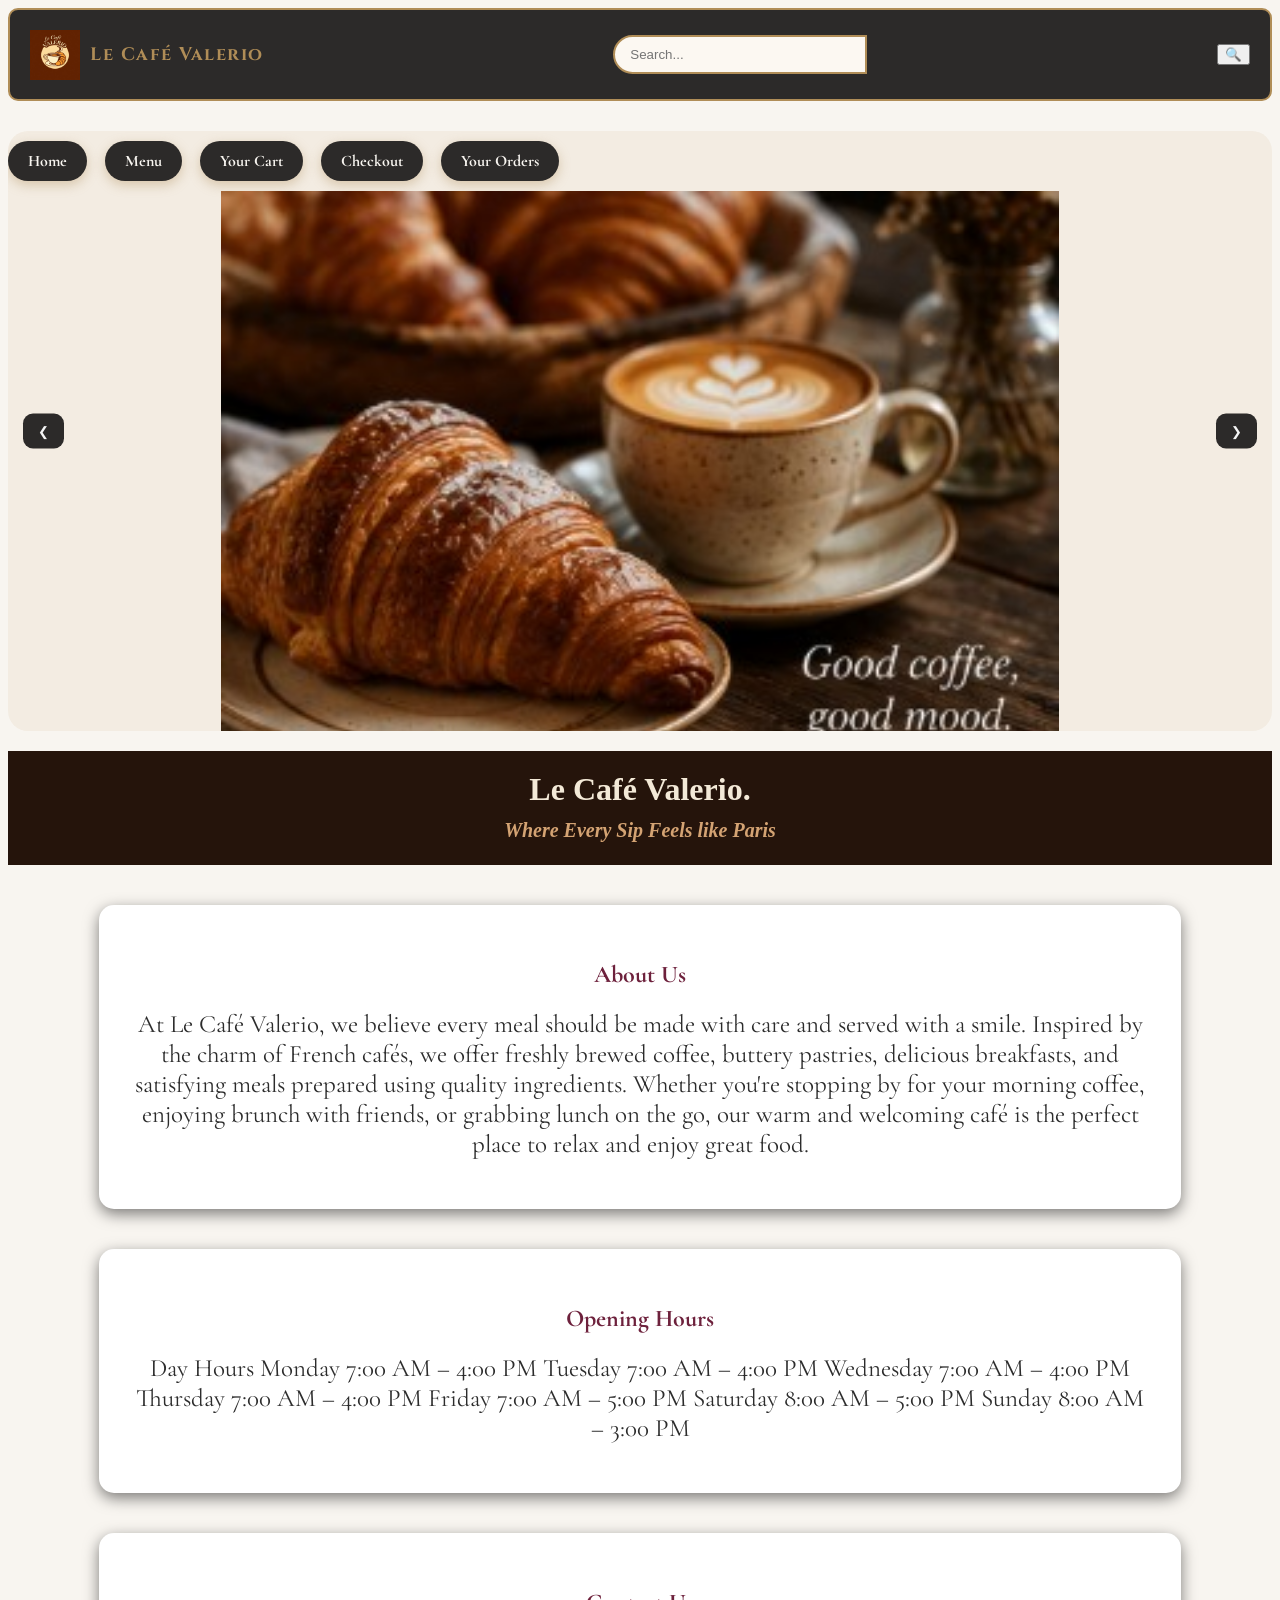
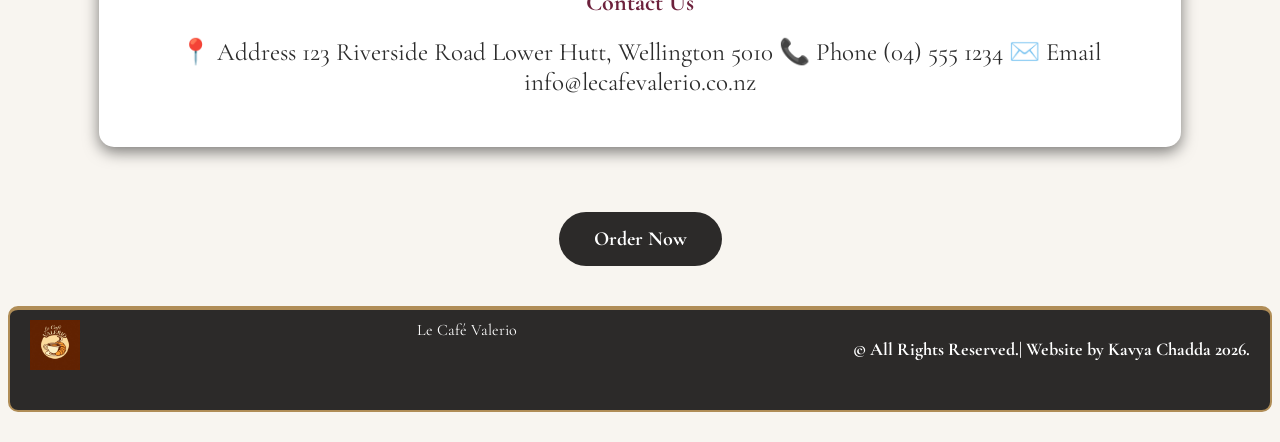
==== commit 4e35c045: "Jul 27, 2026, 10:17 AM" ====
--- a/index.html
+++ b/index.html
@@ -42,8 +42,8 @@
 </div>
 
 <body>
-  <header>Le Café Valerio.
-    Where Every Sip Feels like Paris</header>
+  <header class="header">Le Café Valerio.<br>
+    <span>Where Every Sip Feels like Paris</span></header>
 
 <main>
 <section class="about">
--- a/style.css
+++ b/style.css
@@ -38,11 +38,18 @@
 }
 
 .header {
-    color: #B08D57;
-    font-family: "Cinzel", serif;
-    font-size: 28px;
-    font-weight: 700;
-    letter-spacing: 1px;
+ color: #f3e9d7;
+ background-color: #25140B;
+  font-size: 32px;
+  text-align: center;
+  padding: 20px;
+  font-weight: bold;
+}
+
+.header span{
+  color: #d4a373;
+  font-size: 20px;
+  font-style: italic;
 }
 
 /*Search Bar*/
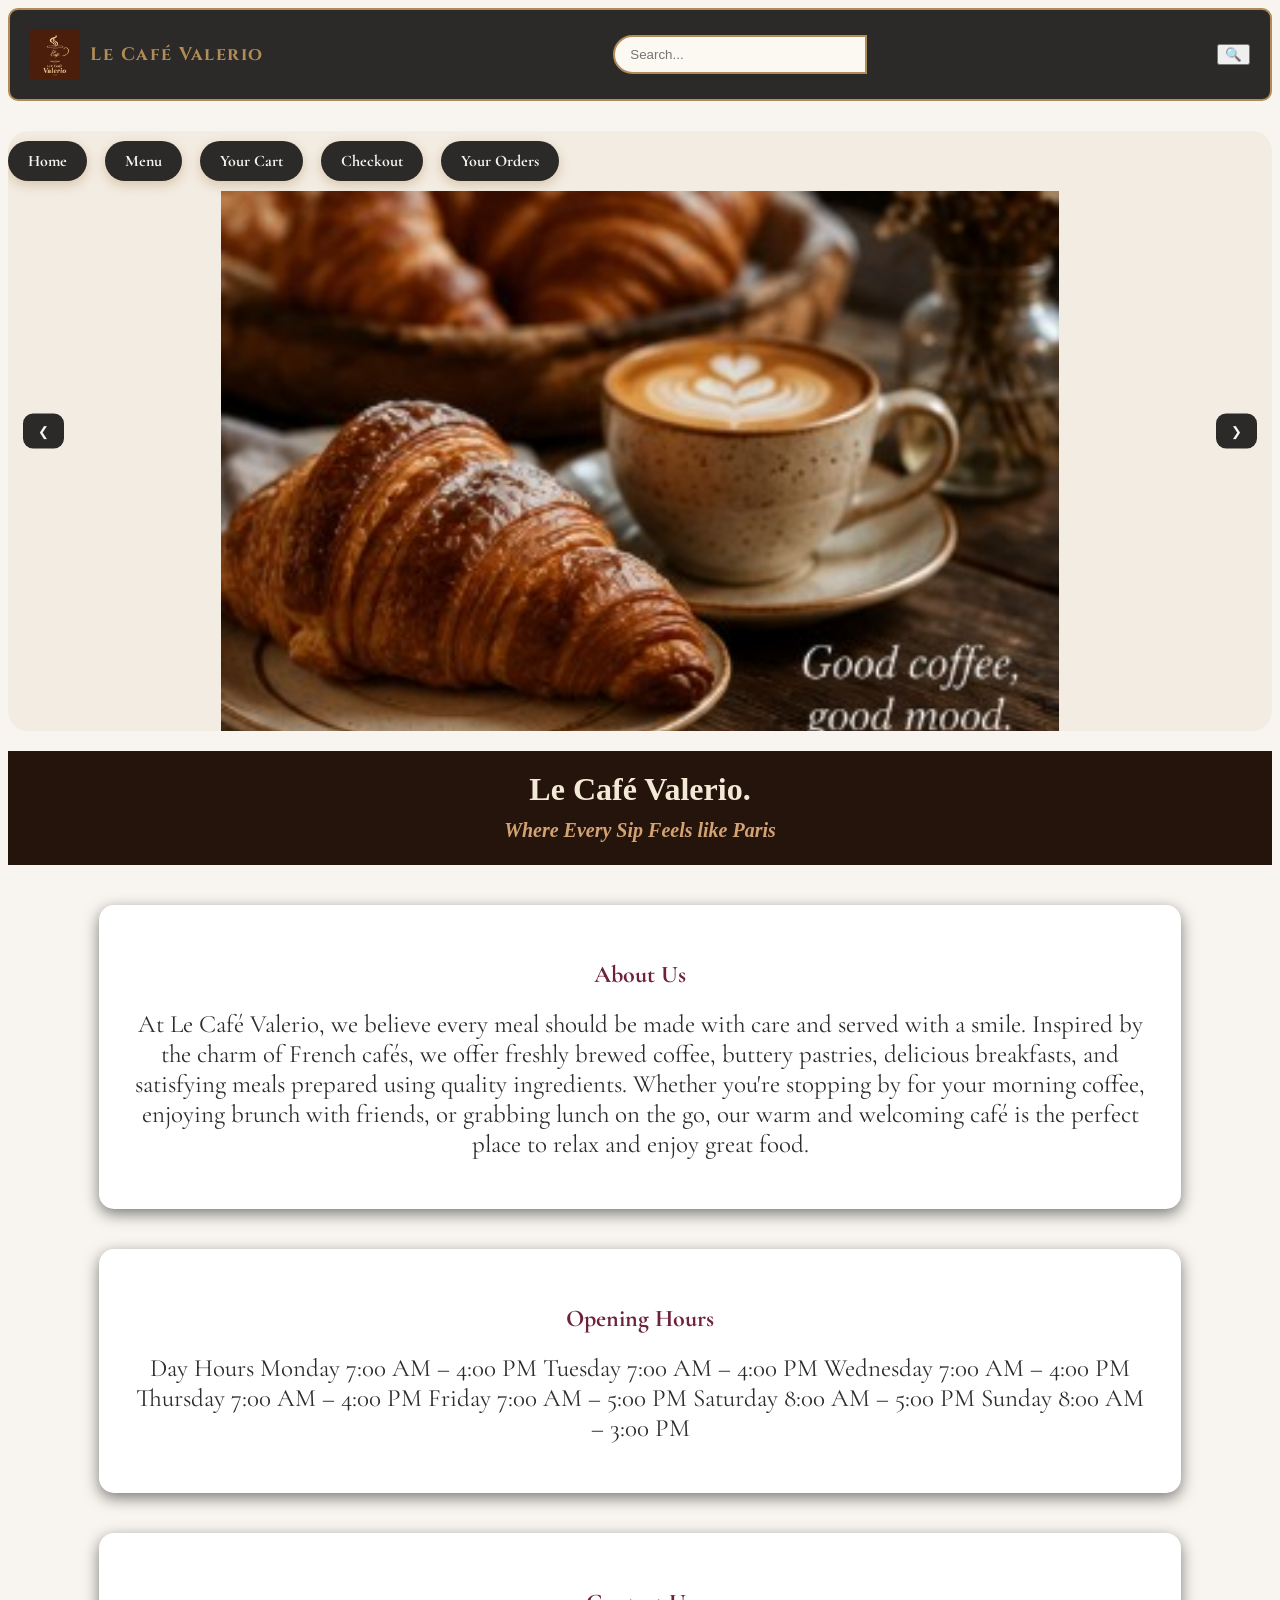
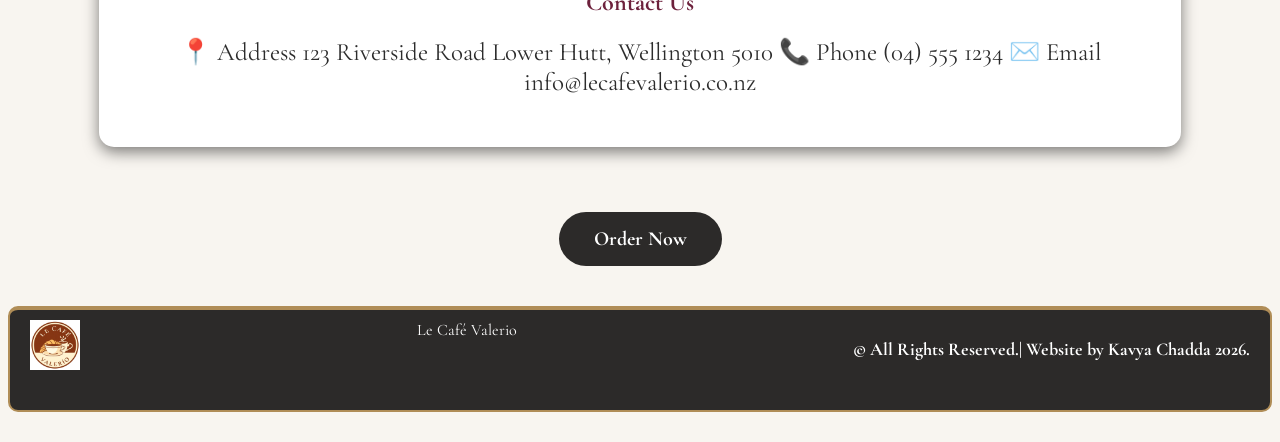
==== commit a68578f9: "Jul 27, 2026, 10:26 AM" ====
--- a/index.html
+++ b/index.html
@@ -4,7 +4,7 @@
 <title>Le Café Valerio</title>
 <link rel="stylesheet" href="style.css">
 <link href="https://fonts.googleapis.com/css2?family=Cinzel:wght@500;700&family=Cormorant+Garamond:wght@400;600&display=swap" rel="stylesheet">
-<link rel="icon" type="image/x-icon" href="Le Cafe valerio.jpg">
+<link rel="icon" type="image/x-icon" href="Logo.jpg">
 </head>
 
 
@@ -12,7 +12,7 @@
 <header class="top-bar">
 
 <div class="logo">
-<img src="Le Cafe valerio span.jpg" alt="Logo">
+<img src="Logo.jpg" alt="Logo">
 <span>Le Café Valerio</span>
 </div>
 <input type="text" placeholder="Search..." class="search-bar" id="searchBar">
@@ -90,7 +90,7 @@
 
 
 <footer>
-<img src="Le Cafe valerio span.jpg" alt="Logo">
+<img src="Le Cafe valerio.jpg" alt="Logo">
 <span>Le Café Valerio</span>
 <p>© All Rights Reserved.| Website by Kavya Chadda 2026.</p></footer>
 
